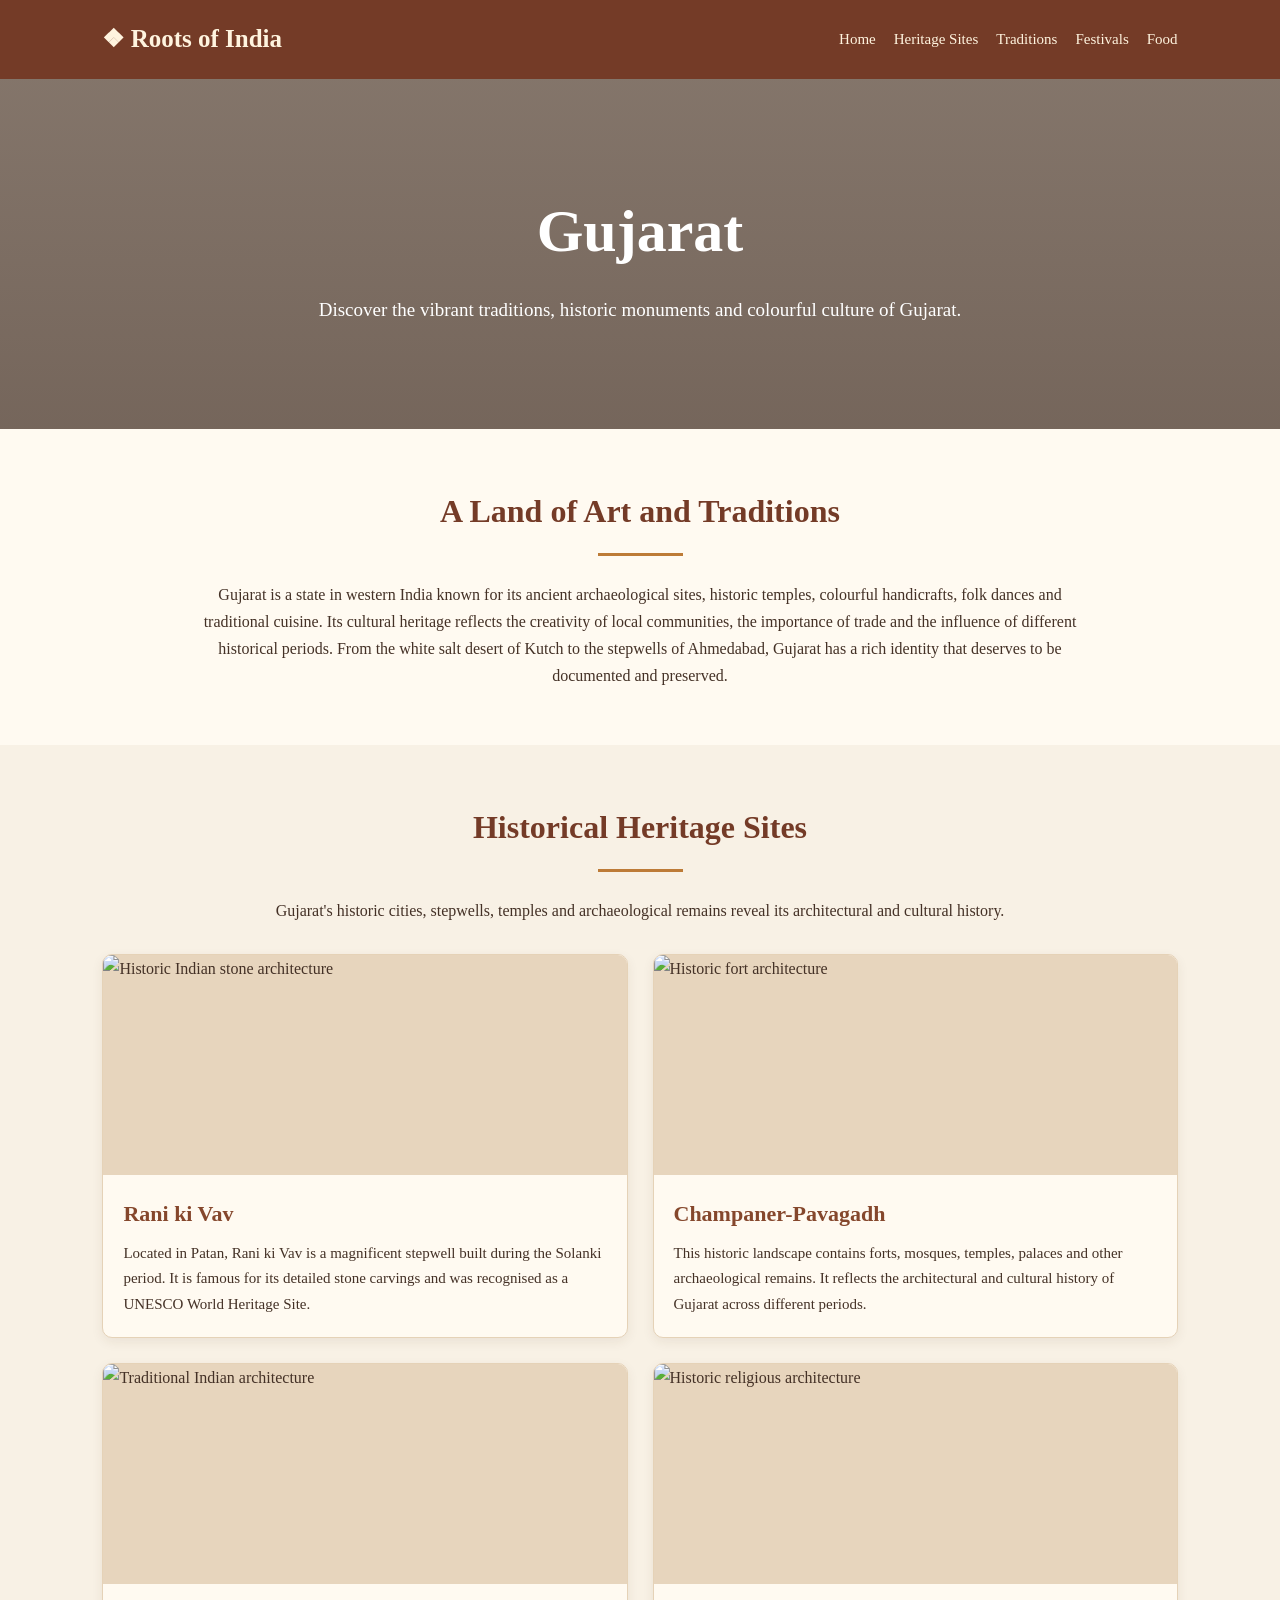
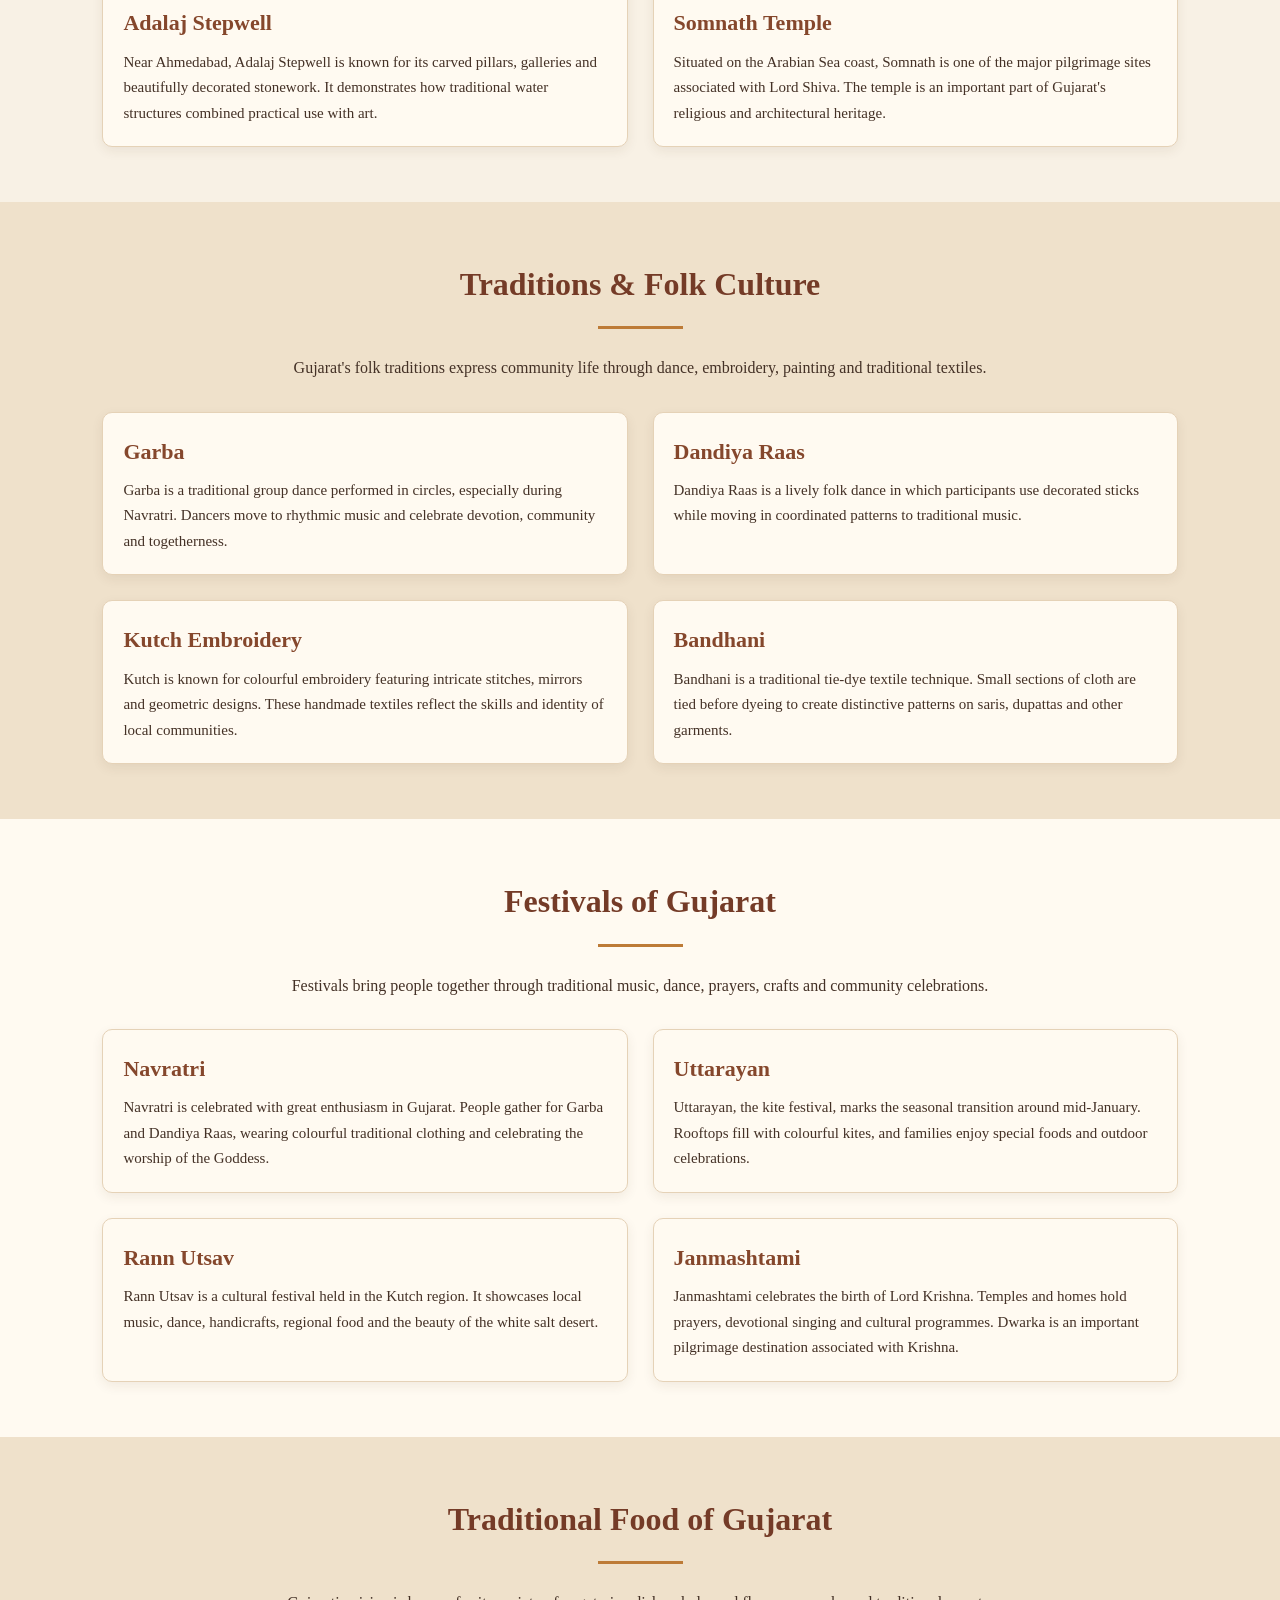
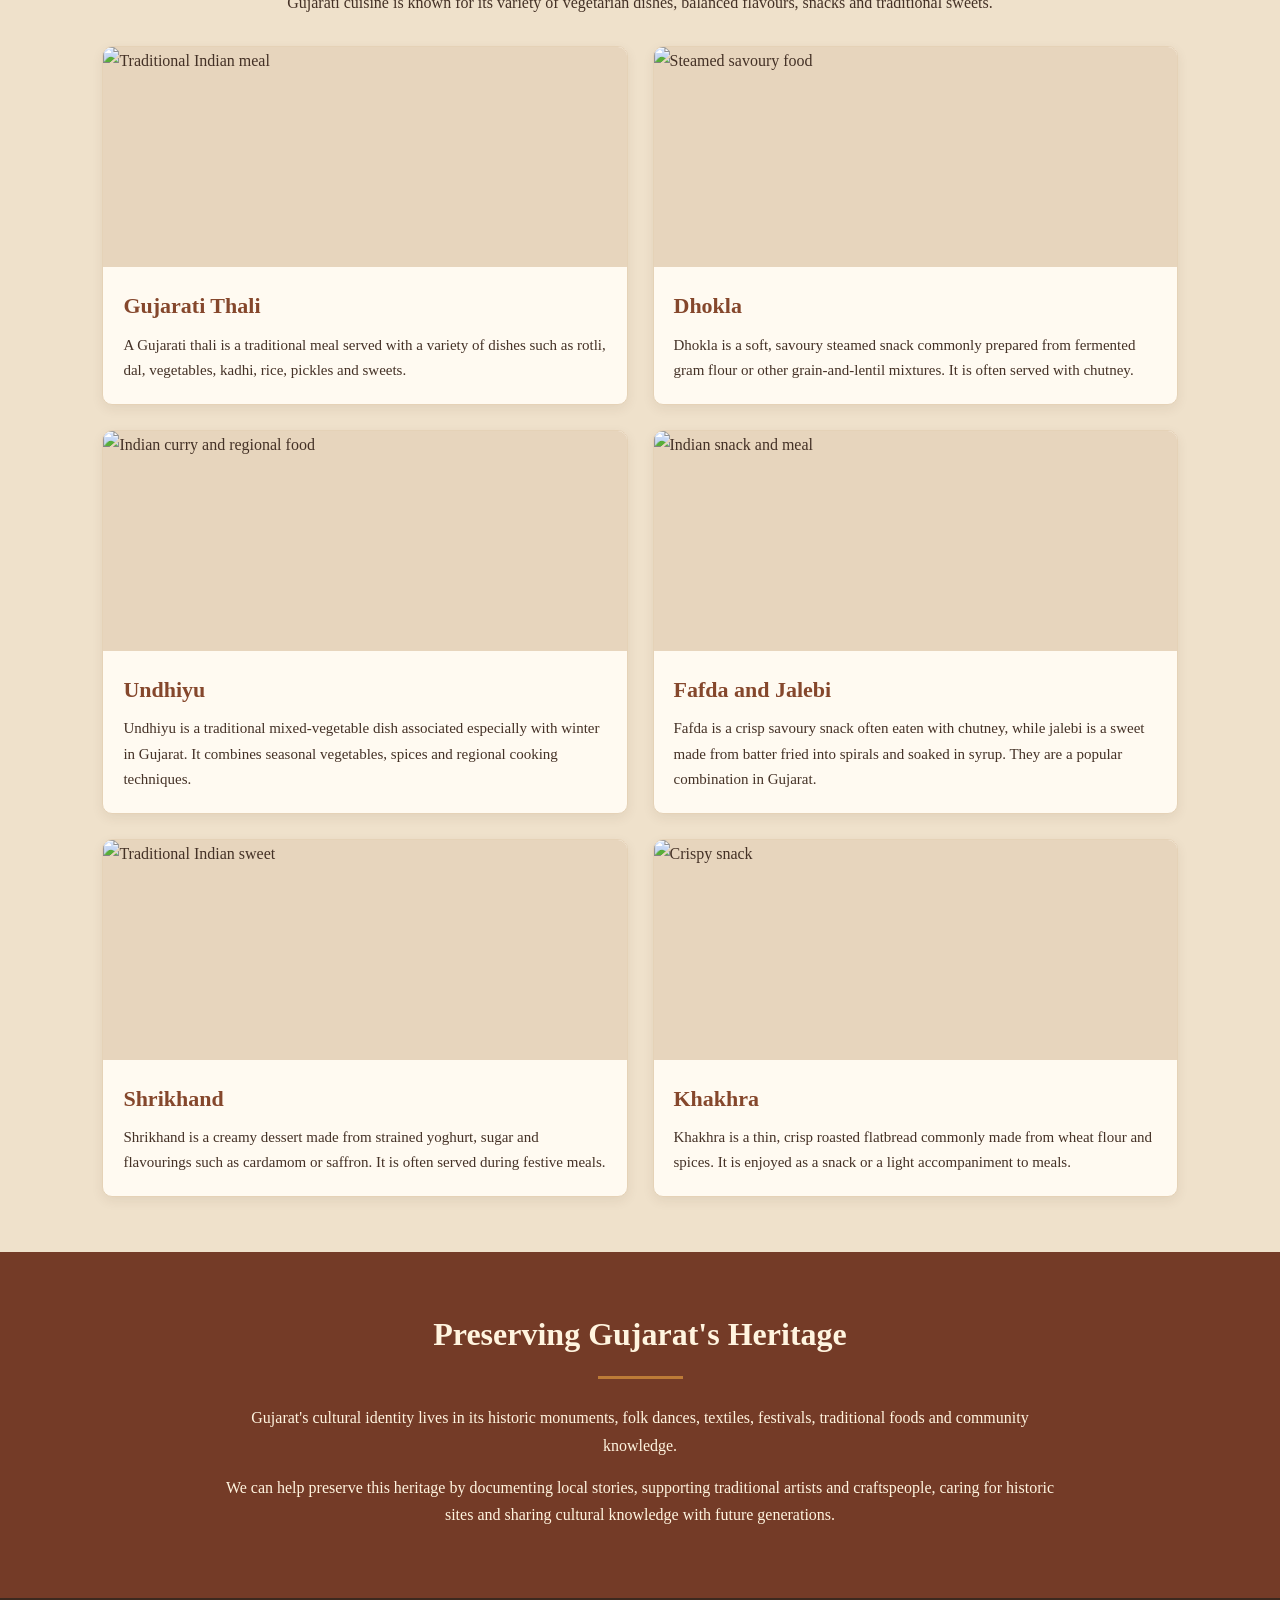
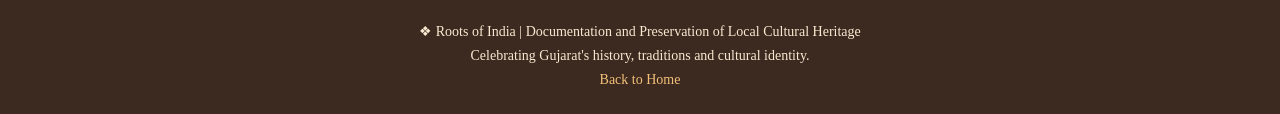
==== gujarat.html @ 77f5d98d "Add Roots of India website files" ====
<!DOCTYPE html>
<html lang="en">
<head>
    <meta charset="UTF-8">
    <meta name="viewport" content="width=device-width, initial-scale=1.0">
    <title>Gujarat | Roots of India</title>

    <style>
        * {
            margin: 0;
            padding: 0;
            box-sizing: border-box;
        }

        html {
            scroll-behavior: smooth;
        }

        body {
            font-family: Georgia, "Times New Roman", serif;
            background-color: #f8f1e5;
            color: #443126;
            line-height: 1.7;
        }

        header {
            background-color: #743b27;
            color: #fff4df;
            padding: 18px 8%;
            display: flex;
            justify-content: space-between;
            align-items: center;
            flex-wrap: wrap;
            gap: 12px;
        }

        header h2 {
            font-size: 25px;
        }

        nav {
            display: flex;
            flex-wrap: wrap;
            gap: 18px;
        }

        nav a {
            color: #fff4df;
            text-decoration: none;
            font-size: 15px;
        }

        nav a:hover {
            color: #f2c078;
        }

        .hero {
            min-height: 350px;
            padding: 75px 20px;
            display: flex;
            flex-direction: column;
            align-items: center;
            justify-content: center;
            text-align: center;
            color: white;
            background:
                linear-gradient(rgba(47, 27, 17, 0.58),
                                rgba(47, 27, 17, 0.65)),
                url("https://images.unsplash.com/photo-1606293926075-69a00dbfde81?auto=format&fit=crop&w=1600&q=80");
            background-size: cover;
            background-position: center;
        }

        .hero h1 {
            font-size: clamp(38px, 6vw, 60px);
            margin-bottom: 12px;
        }

        .hero p {
            font-size: 19px;
            max-width: 700px;
        }

        section {
            display: block;
            padding: 55px 8%;
            scroll-margin-top: 20px;
        }

        .section-title {
            text-align: center;
            font-size: 32px;
            color: #743b27;
            margin-bottom: 12px;
        }

        .section-intro {
            text-align: center;
            max-width: 800px;
            margin: 0 auto 30px;
        }

        .intro {
            text-align: center;
            background-color: #fffaf1;
        }

        .intro p {
            max-width: 900px;
            margin: 15px auto 0;
        }

        .decorative-line {
            width: 85px;
            height: 3px;
            background-color: #bd7b37;
            margin: 15px auto 25px;
        }

        .card-grid {
            display: grid;
            grid-template-columns: repeat(2, minmax(0, 1fr));
            gap: 25px;
            margin-top: 30px;
        }

        .culture-card {
            background: #fffaf1;
            border: 1px solid #e5d2b7;
            border-radius: 10px;
            overflow: hidden;
            box-shadow: 0 4px 12px rgba(76, 46, 28, 0.08);
        }

        .culture-card img {
            display: block;
            width: 100%;
            height: 220px;
            object-fit: cover;
            background-color: #e7d5bd;
        }

        .card-content {
            padding: 20px;
        }

        .card-content h3 {
            color: #85472c;
            font-size: 22px;
            margin-bottom: 8px;
        }

        .card-content p {
            font-size: 15px;
        }

        .traditions {
            background-color: #efe1cb;
        }

        .festivals {
            background-color: #fffaf1;
        }

        .food {
            background-color: #efe1cb;
        }

        .identity {
            text-align: center;
            background-color: #743b27;
            color: #fff4df;
        }

        .identity .section-title {
            color: #fff4df;
        }

        .identity p {
            max-width: 850px;
            margin: 15px auto;
        }

        footer {
            background-color: #3c291f;
            color: #f8e9d0;
            text-align: center;
            padding: 22px 15px;
            font-size: 14px;
        }

        footer a {
            color: #f2c078;
            text-decoration: none;
        }

        @media (max-width: 650px) {
            header {
                justify-content: center;
                text-align: center;
            }

            nav {
                justify-content: center;
            }

            .card-grid {
                grid-template-columns: 1fr;
            }

            section {
                padding: 40px 6%;
            }

            .section-title {
                font-size: 27px;
            }

            .culture-card img {
                height: 200px;
            }
        }
    </style>
</head>

<body>

    <!-- Header -->
    <header>
        <h2>❖ Roots of India</h2>

        <nav>
            <a href="index.html">Home</a>
            <a href="#heritage">Heritage Sites</a>
            <a href="#traditions">Traditions</a>
            <a href="#festivals">Festivals</a>
            <a href="#food">Food</a>
        </nav>
    </header>

    <!-- Hero Section -->
    <div class="hero">
        <h1>Gujarat</h1>
        <p>Discover the vibrant traditions, historic monuments and colourful culture of Gujarat.</p>
    </div>

    <!-- Introduction -->
    <section class="intro">
        <h2 class="section-title">A Land of Art and Traditions</h2>
        <div class="decorative-line"></div>

        <p>
            Gujarat is a state in western India known for its ancient
            archaeological sites, historic temples, colourful handicrafts,
            folk dances and traditional cuisine. Its cultural heritage
            reflects the creativity of local communities, the importance
            of trade and the influence of different historical periods.
            From the white salt desert of Kutch to the stepwells of
            Ahmedabad, Gujarat has a rich identity that deserves to be
            documented and preserved.
        </p>
    </section>

    <!-- Heritage Sites -->
    <section id="heritage">
        <h2 class="section-title">Historical Heritage Sites</h2>
        <div class="decorative-line"></div>

        <p class="section-intro">
            Gujarat's historic cities, stepwells, temples and archaeological
            remains reveal its architectural and cultural history.
        </p>

        <div class="card-grid">

            <article class="culture-card">
                <img
                    src="https://i.pinimg.com/736x/4b/cd/fe/4bcdfe00b910a3426fe4d0998592fe48.jpg"
                    alt="Historic Indian stone architecture">
                <div class="card-content">
                    <h3>Rani ki Vav</h3>
                    <p>
                        Located in Patan, Rani ki Vav is a magnificent
                        stepwell built during the Solanki period. It is
                        famous for its detailed stone carvings and was
                        recognised as a UNESCO World Heritage Site.
                    </p>
                </div>
            </article>

            <article class="culture-card">
                <img
                    src="https://i.pinimg.com/1200x/39/7f/e5/397fe5e9b32c3055a9fcf67d0453a6b1.jpg"
                    alt="Historic fort architecture">
                <div class="card-content">
                    <h3>Champaner-Pavagadh</h3>
                    <p>
                        This historic landscape contains forts, mosques,
                        temples, palaces and other archaeological remains.
                        It reflects the architectural and cultural history
                        of Gujarat across different periods.
                    </p>
                </div>
            </article>

            <article class="culture-card">
                <img
                    src="https://i.pinimg.com/736x/63/c7/84/63c7841090ed1e3932f3bdcb65c85a6f.jpg"
                    alt="Traditional Indian architecture">
                <div class="card-content">
                    <h3>Adalaj Stepwell</h3>
                    <p>
                        Near Ahmedabad, Adalaj Stepwell is known for its
                        carved pillars, galleries and beautifully decorated
                        stonework. It demonstrates how traditional water
                        structures combined practical use with art.
                    </p>
                </div>
            </article>

            <article class="culture-card">
                <img
                    src="https://i.pinimg.com/736x/5f/54/83/5f54837f86ea6daf47f4b7b3cce55996.jpg"
                    alt="Historic religious architecture">
                <div class="card-content">
                    <h3>Somnath Temple</h3>
                    <p>
                        Situated on the Arabian Sea coast, Somnath is one
                        of the major pilgrimage sites associated with Lord
                        Shiva. The temple is an important part of Gujarat's
                        religious and architectural heritage.
                    </p>
                </div>
            </article>

        </div>
    </section>

    <!-- Traditions -->
    <section class="traditions" id="traditions">
        <h2 class="section-title">Traditions &amp; Folk Culture</h2>
        <div class="decorative-line"></div>

        <p class="section-intro">
            Gujarat's folk traditions express community life through
            dance, embroidery, painting and traditional textiles.
        </p>

        <div class="card-grid">

            <article class="culture-card">
                <div class="card-content">
                    <h3>Garba</h3>
                    <p>
                        Garba is a traditional group dance performed in
                        circles, especially during Navratri. Dancers move
                        to rhythmic music and celebrate devotion, community
                        and togetherness.
                    </p>
                </div>
            </article>

            <article class="culture-card">
                <div class="card-content">
                    <h3>Dandiya Raas</h3>
                    <p>
                        Dandiya Raas is a lively folk dance in which
                        participants use decorated sticks while moving
                        in coordinated patterns to traditional music.
                    </p>
                </div>
            </article>

            <article class="culture-card">
                <div class="card-content">
                    <h3>Kutch Embroidery</h3>
                    <p>
                        Kutch is known for colourful embroidery featuring
                        intricate stitches, mirrors and geometric designs.
                        These handmade textiles reflect the skills and
                        identity of local communities.
                    </p>
                </div>
            </article>

            <article class="culture-card">
                <div class="card-content">
                    <h3>Bandhani</h3>
                    <p>
                        Bandhani is a traditional tie-dye textile technique.
                        Small sections of cloth are tied before dyeing
                        to create distinctive patterns on saris, dupattas
                        and other garments.
                    </p>
                </div>
            </article>

        </div>
    </section>

    <!-- Festivals -->
    <section class="festivals" id="festivals">
        <h2 class="section-title">Festivals of Gujarat</h2>
        <div class="decorative-line"></div>

        <p class="section-intro">
            Festivals bring people together through traditional music,
            dance, prayers, crafts and community celebrations.
        </p>

        <div class="card-grid">

            <article class="culture-card">
                <div class="card-content">
                    <h3>Navratri</h3>
                    <p>
                        Navratri is celebrated with great enthusiasm in
                        Gujarat. People gather for Garba and Dandiya Raas,
                        wearing colourful traditional clothing and
                        celebrating the worship of the Goddess.
                    </p>
                </div>
            </article>

            <article class="culture-card">
                <div class="card-content">
                    <h3>Uttarayan</h3>
                    <p>
                        Uttarayan, the kite festival, marks the seasonal
                        transition around mid-January. Rooftops fill with
                        colourful kites, and families enjoy special foods
                        and outdoor celebrations.
                    </p>
                </div>
            </article>

            <article class="culture-card">
                <div class="card-content">
                    <h3>Rann Utsav</h3>
                    <p>
                        Rann Utsav is a cultural festival held in the
                        Kutch region. It showcases local music, dance,
                        handicrafts, regional food and the beauty of
                        the white salt desert.
                    </p>
                </div>
            </article>

            <article class="culture-card">
                <div class="card-content">
                    <h3>Janmashtami</h3>
                    <p>
                        Janmashtami celebrates the birth of Lord Krishna.
                        Temples and homes hold prayers, devotional singing
                        and cultural programmes. Dwarka is an important
                        pilgrimage destination associated with Krishna.
                    </p>
                </div>
            </article>

        </div>
    </section>

    <!-- Traditional Food -->
    <section class="food" id="food">
        <h2 class="section-title">Traditional Food of Gujarat</h2>
        <div class="decorative-line"></div>

        <p class="section-intro">
            Gujarati cuisine is known for its variety of vegetarian
            dishes, balanced flavours, snacks and traditional sweets.
        </p>

        <div class="card-grid">

            <article class="culture-card">
                <img
                    src="https://i.pinimg.com/736x/c4/3b/ec/c43bec9ea5e61e13d03309f8eeecbae9.jpg"
                    alt="Traditional Indian meal">
                <div class="card-content">
                    <h3>Gujarati Thali</h3>
                    <p>
                        A Gujarati thali is a traditional meal served
                        with a variety of dishes such as rotli, dal,
                        vegetables, kadhi, rice, pickles and sweets.
                    </p>
                </div>
            </article>

            <article class="culture-card">
                <img
                    src="https://i.pinimg.com/1200x/4f/5f/2f/4f5f2fac205a35ae33615e4168ae56ea.jpg"
                    alt="Steamed savoury food">
                <div class="card-content">
                    <h3>Dhokla</h3>
                    <p>
                        Dhokla is a soft, savoury steamed snack commonly
                        prepared from fermented gram flour or other
                        grain-and-lentil mixtures. It is often served
                        with chutney.
                    </p>
                </div>
            </article>

            <article class="culture-card">
                <img
                    src="https://i.pinimg.com/1200x/e5/af/30/e5af30e03ee777c1ff1887239f4cb3ac.jpg"
                    alt="Indian curry and regional food">
                <div class="card-content">
                    <h3>Undhiyu</h3>
                    <p>
                        Undhiyu is a traditional mixed-vegetable dish
                        associated especially with winter in Gujarat.
                        It combines seasonal vegetables, spices and
                        regional cooking techniques.
                    </p>
                </div>
            </article>

            <article class="culture-card">
                <img
                    src="https://i.pinimg.com/736x/f3/61/9a/f3619a729da1c6a8372acaec63499efe.jpg"
                    alt="Indian snack and meal">
                <div class="card-content">
                    <h3>Fafda and Jalebi</h3>
                    <p>
                        Fafda is a crisp savoury snack often eaten with
                        chutney, while jalebi is a sweet made from
                        batter fried into spirals and soaked in syrup.
                        They are a popular combination in Gujarat.
                    </p>
                </div>
            </article>

            <article class="culture-card">
                <img
                    src="https://i.pinimg.com/736x/44/7c/3e/447c3e1296214a2b3225ab0ab0514d6c.jpg"
                    alt="Traditional Indian sweet">
                <div class="card-content">
                    <h3>Shrikhand</h3>
                    <p>
                        Shrikhand is a creamy dessert made from strained
                        yoghurt, sugar and flavourings such as cardamom
                        or saffron. It is often served during festive meals.
                    </p>
                </div>
            </article>

            <article class="culture-card">
                <img
                    src="https://i.pinimg.com/1200x/6d/1a/1a/6d1a1a022f9bcd952f21be6fc99a7a8b.jpg"
                    alt="Crispy snack">
                <div class="card-content">
                    <h3>Khakhra</h3>
                    <p>
                        Khakhra is a thin, crisp roasted flatbread
                        commonly made from wheat flour and spices.
                        It is enjoyed as a snack or a light accompaniment
                        to meals.
                    </p>
                </div>
            </article>

        </div>
    </section>

    <!-- Cultural Identity -->
    <section class="identity">
        <h2 class="section-title">Preserving Gujarat's Heritage</h2>
        <div class="decorative-line"></div>

        <p>
            Gujarat's cultural identity lives in its historic monuments,
            folk dances, textiles, festivals, traditional foods and
            community knowledge.
        </p>

        <p>
            We can help preserve this heritage by documenting local
            stories, supporting traditional artists and craftspeople,
            caring for historic sites and sharing cultural knowledge
            with future generations.
        </p>
    </section>

    <!-- Footer -->
    <footer>
        <p>❖ Roots of India | Documentation and Preservation of Local Cultural Heritage</p>
        <p>Celebrating Gujarat's history, traditions and cultural identity.</p>
        <p><a href="index.html">Back to Home</a></p>
    </footer>

</body>
</html>
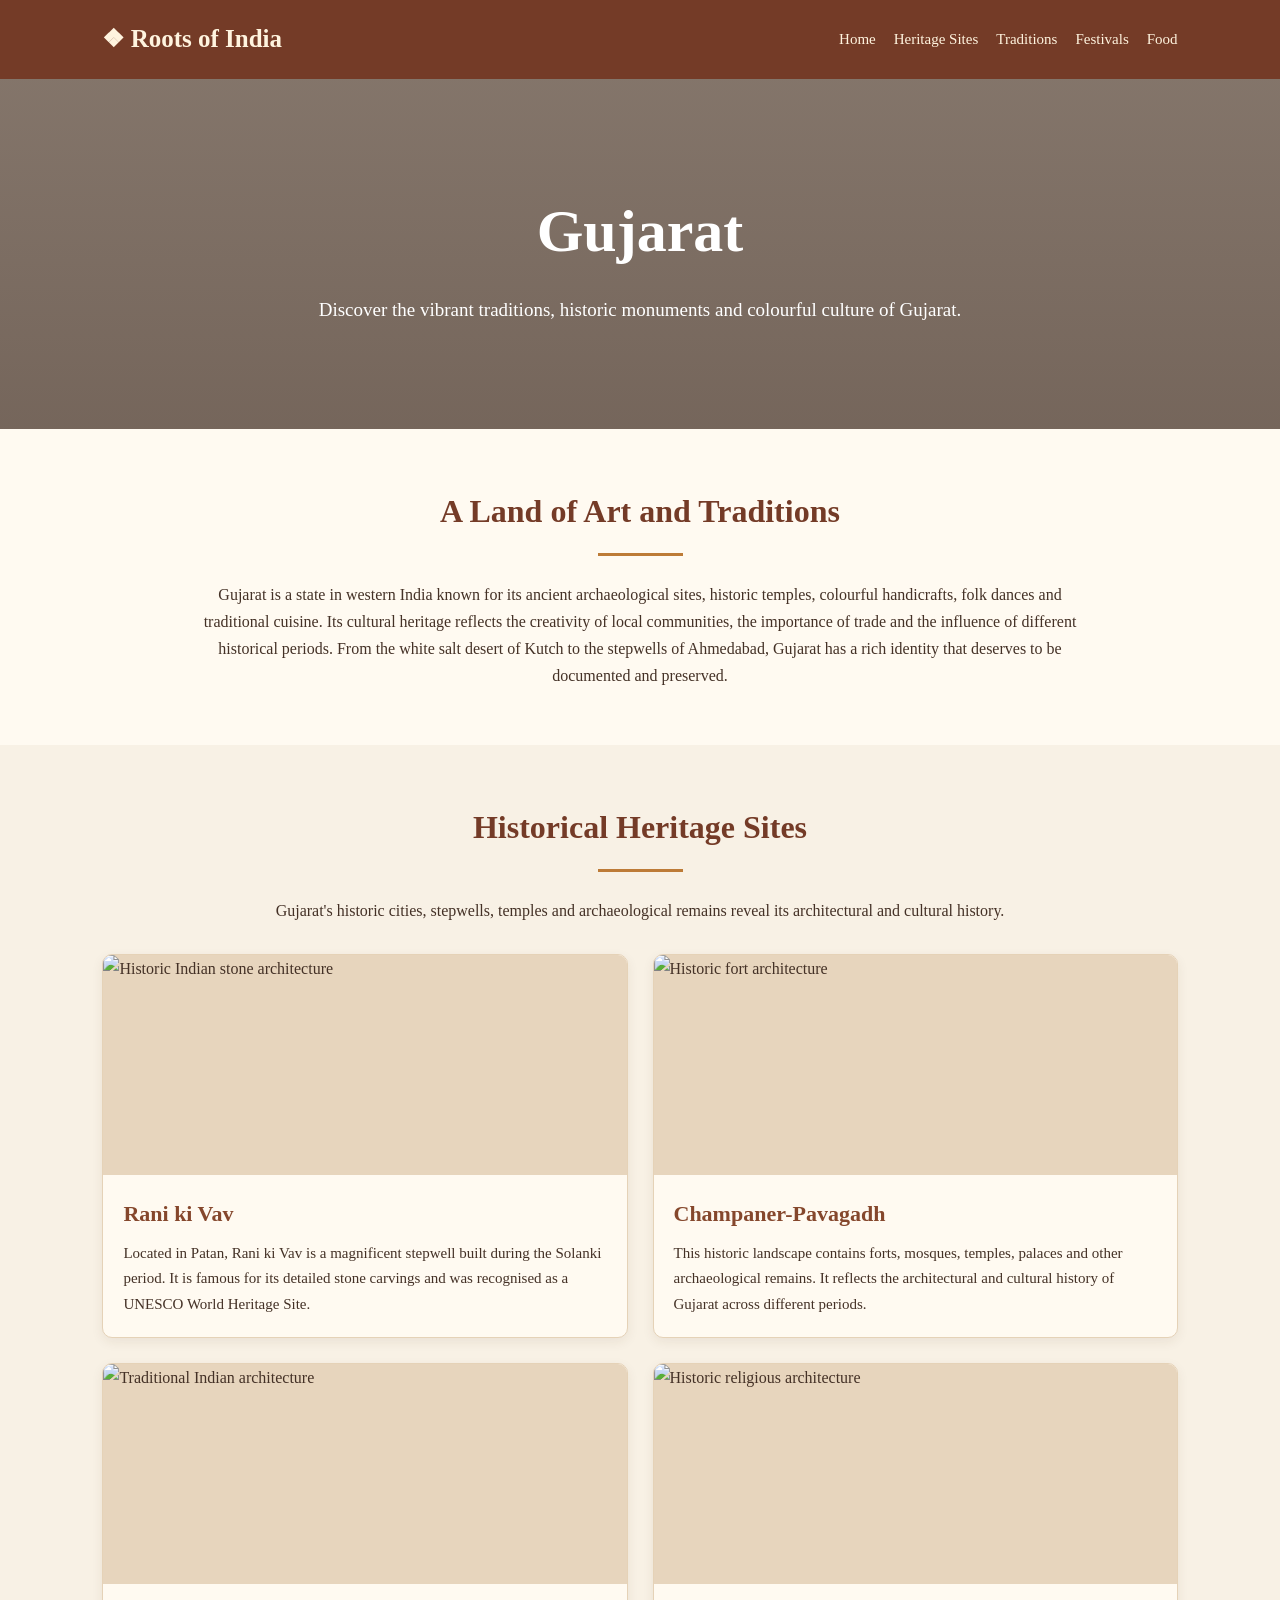
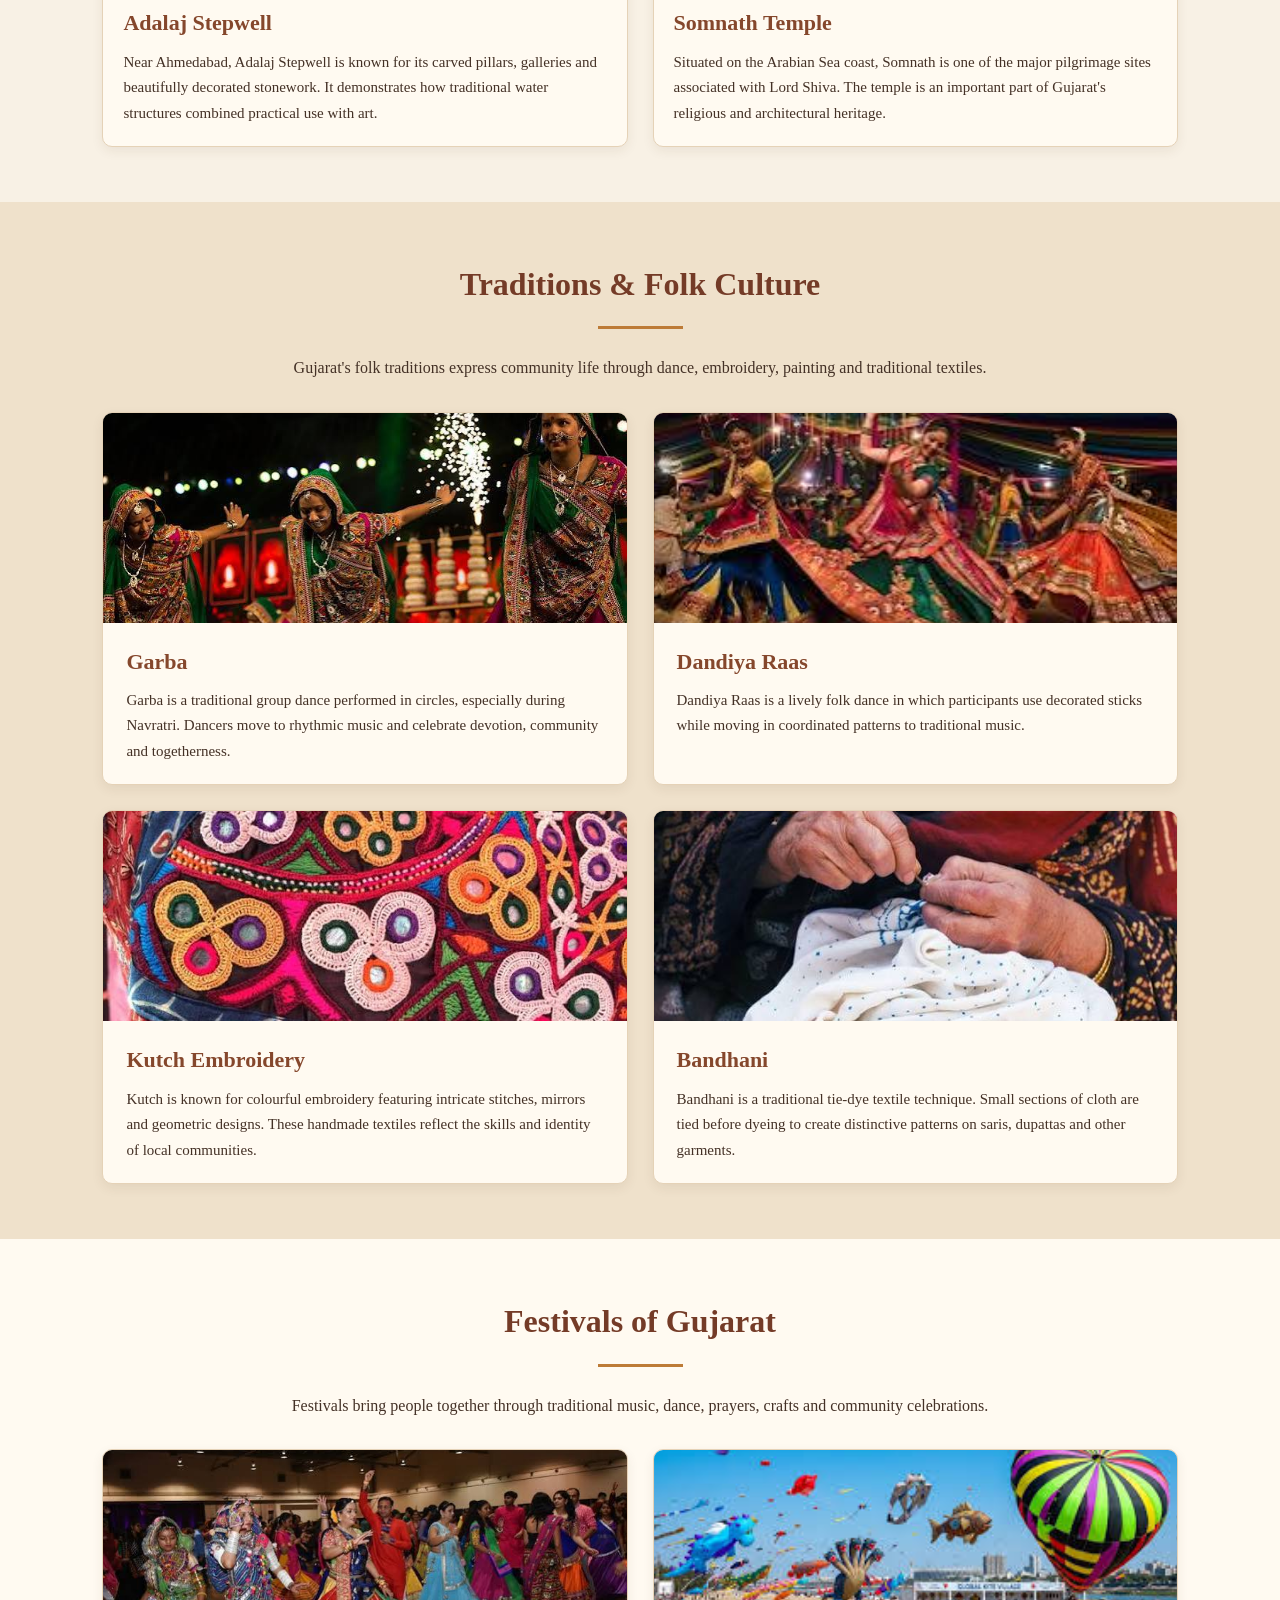
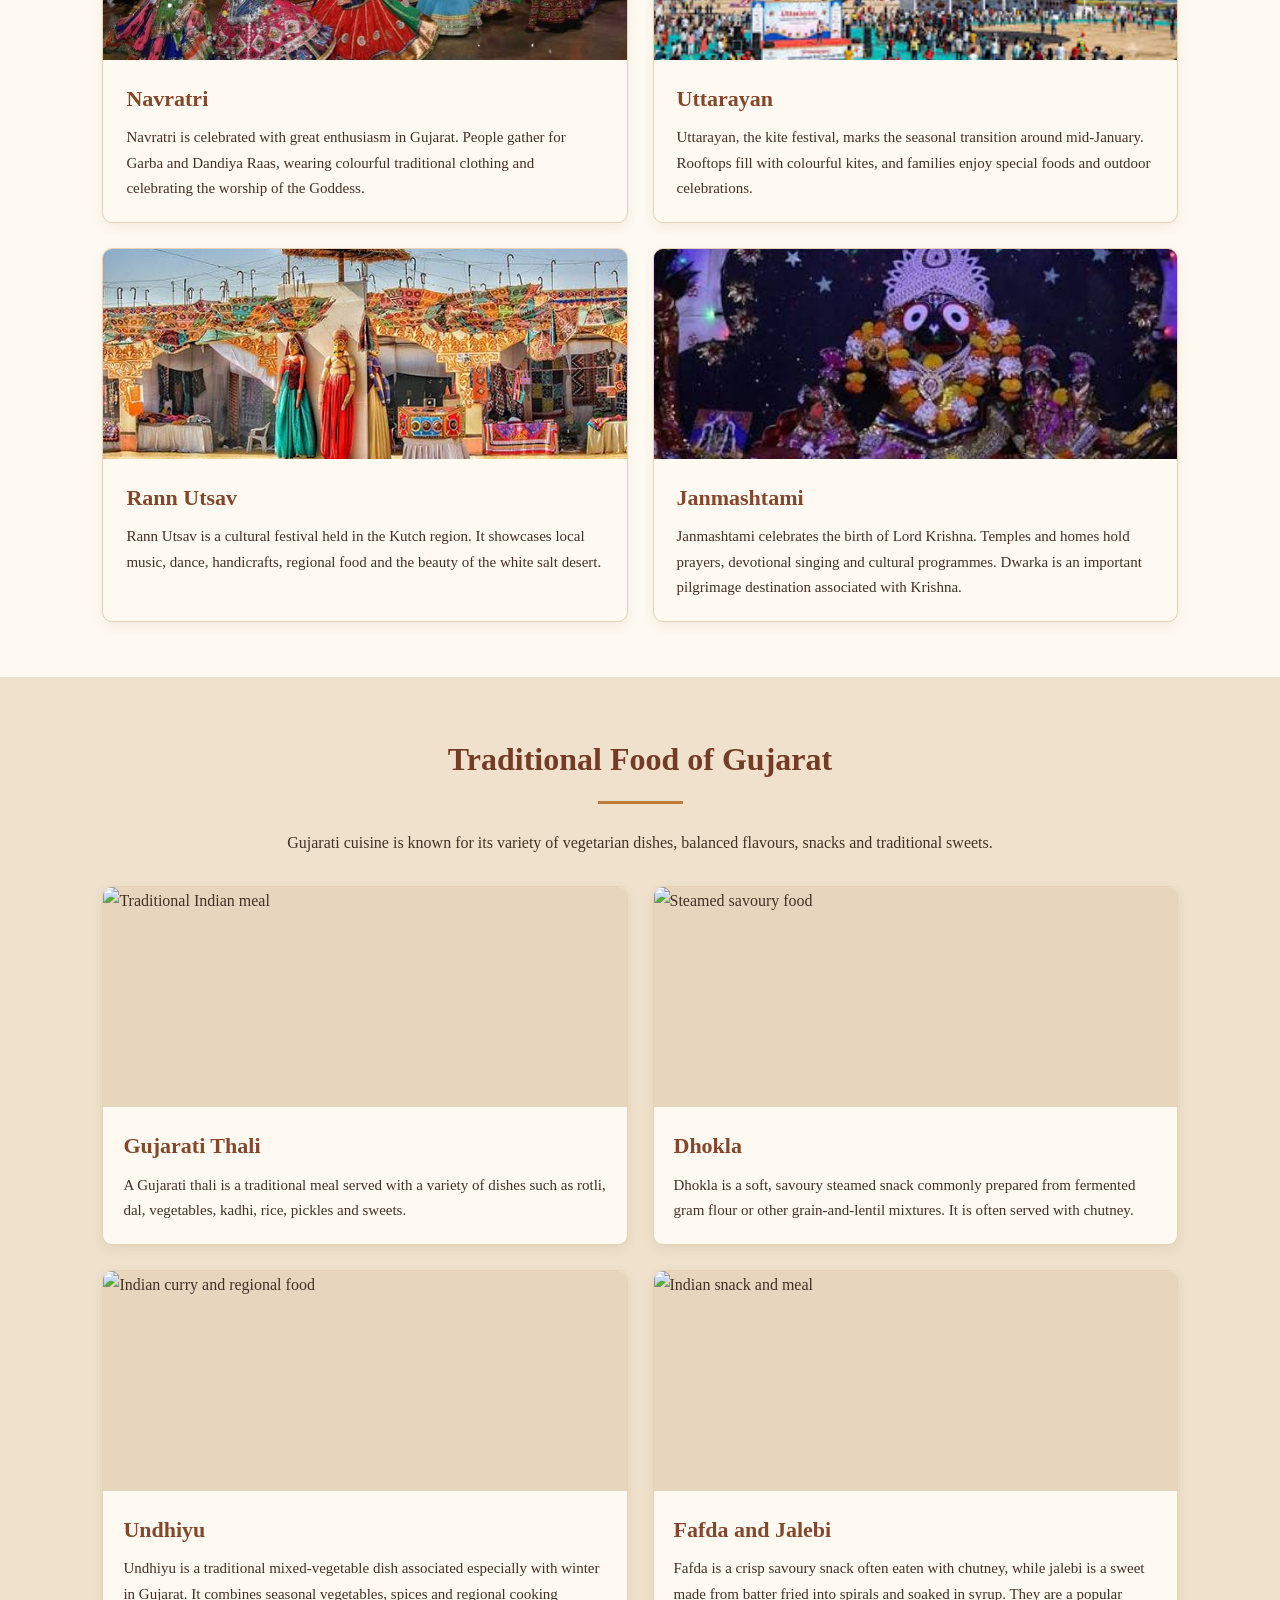
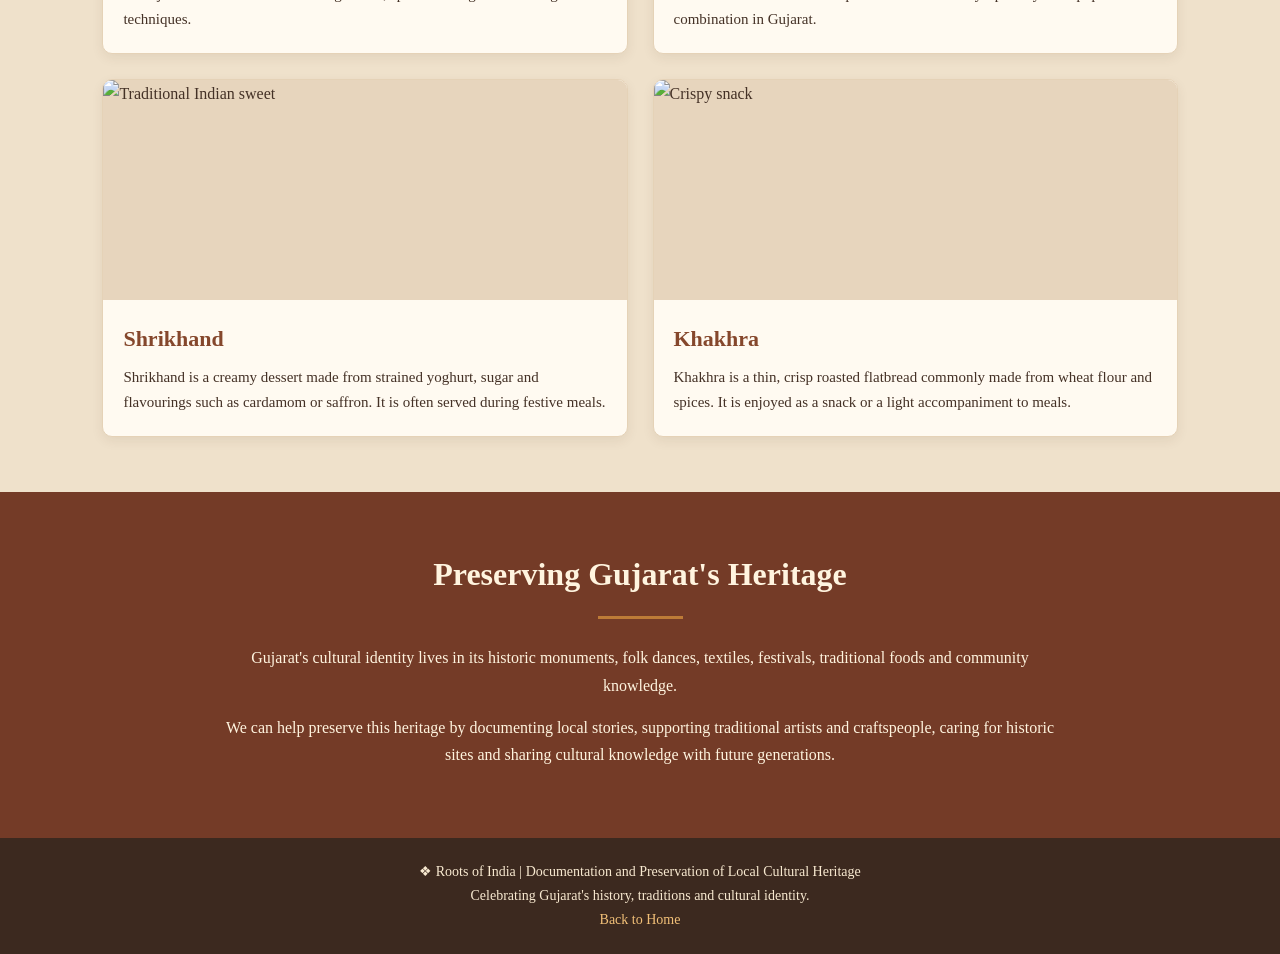
==== commit ee2d49c3: "Update website design and features" ====
--- a/gujarat.html
+++ b/gujarat.html
@@ -221,6 +221,31 @@
                 height: 200px;
             }
         }
+            .traditions .culture-card, .festivals .culture-card, .text-card { overflow:hidden; padding:0; background:#fffaf1; border:1px solid #e5d2b7; text-align:left; }
+        .traditions .culture-card::before, .festivals .culture-card::before, .text-card::before { content:""; display:block; height:210px; background-size:cover; background-position:center; }
+        .traditions .card-content, .festivals .card-content { padding:20px 23px; }
+        .text-card { padding:0 23px 22px; }
+        .text-card h3 { padding:18px 0 0; }
+        .text-card p { padding-bottom:0; }
+        .traditions .culture-card:nth-child(1)::before, .text-card:nth-child(1)::before { background-image:url('https://images.unsplash.com/photo-1508700115892-45e6a8a2f7c4?auto=format&fit=crop&w=900&q=80'); }
+        .traditions .culture-card:nth-child(2)::before, .text-card:nth-child(2)::before { background-image:url('https://images.unsplash.com/photo-1504609813442-a8924e83f76e?auto=format&fit=crop&w=900&q=80'); }
+        .traditions .culture-card:nth-child(3)::before, .text-card:nth-child(3)::before { background-image:url('https://images.unsplash.com/photo-1513364776144-60967b0f800f?auto=format&fit=crop&w=900&q=80'); }
+        .traditions .culture-card:nth-child(4)::before, .text-card:nth-child(4)::before { background-image:url('https://images.unsplash.com/photo-1529139574466-a303027c1d8b?auto=format&fit=crop&w=900&q=80'); }
+        .festivals .culture-card:nth-child(1)::before { background-image:url('https://images.unsplash.com/photo-1604608672516-8d2e8d4e3a5b?auto=format&fit=crop&w=900&q=80'); }
+        .festivals .culture-card:nth-child(2)::before { background-image:url('https://images.unsplash.com/photo-1606293926075-69a00db5f6c8?auto=format&fit=crop&w=900&q=80'); }
+        .festivals .culture-card:nth-child(3)::before { background-image:url('https://images.unsplash.com/photo-1514525253161-7a46d19cd819?auto=format&fit=crop&w=900&q=80'); }
+        .festivals .culture-card:nth-child(4)::before { background-image:url('https://images.unsplash.com/photo-1533174072545-7a4b6ad7a6c3?auto=format&fit=crop&w=900&q=80'); }
+        .text-cards { grid-template-columns:repeat(2,minmax(0,1fr)); }
+        @media(max-width:650px) { .text-cards { grid-template-columns:1fr; } }
+            /* Local state tradition and festival images */
+        .traditions .culture-card:nth-child(1)::before { background-image:url("Assets/Gujarat/Traditions%20%26%20Folk%20Culture%20of%20Gujarat/Garba.jpeg"); }
+        .traditions .culture-card:nth-child(2)::before { background-image:url("Assets/Gujarat/Traditions%20%26%20Folk%20Culture%20of%20Gujarat/Dandiya%20Raas.jpeg"); }
+        .traditions .culture-card:nth-child(3)::before { background-image:url("Assets/Gujarat/Traditions%20%26%20Folk%20Culture%20of%20Gujarat/Kutch%20Embroidery.jpeg"); }
+        .traditions .culture-card:nth-child(4)::before { background-image:url("Assets/Gujarat/Traditions%20%26%20Folk%20Culture%20of%20Gujarat/Bandhani.jpeg"); }
+        .festivals .culture-card:nth-child(1)::before { background-image:url("Assets/Gujarat/Festivals%20of%20Gujarat/Navratri.jpeg"); }
+        .festivals .culture-card:nth-child(2)::before { background-image:url("Assets/Gujarat/Festivals%20of%20Gujarat/Uttarayan.jpeg"); }
+        .festivals .culture-card:nth-child(3)::before { background-image:url("Assets/Gujarat/Festivals%20of%20Gujarat/Rann%20Utsav.jpeg"); }
+        .festivals .culture-card:nth-child(4)::before { background-image:url("Assets/Gujarat/Festivals%20of%20Gujarat/Janmashtami.jpeg"); }
     </style>
 </head>
 
